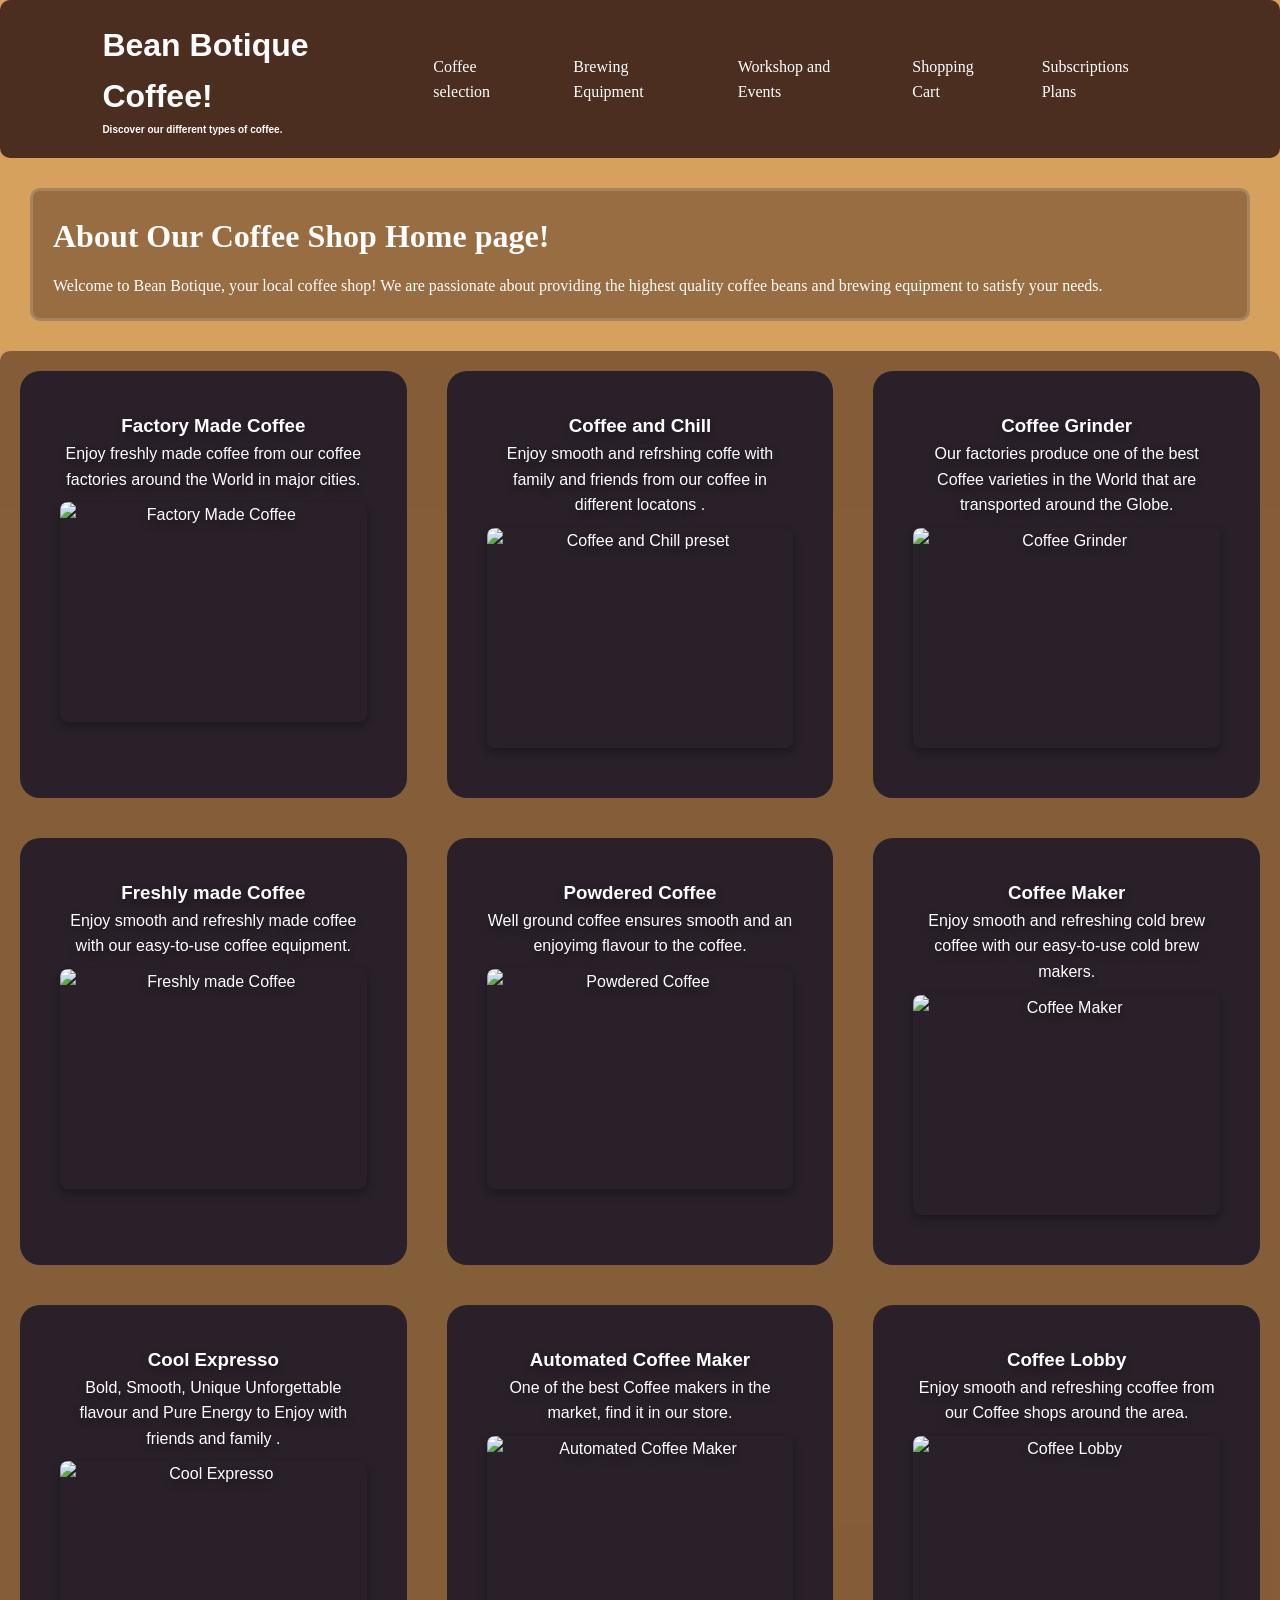
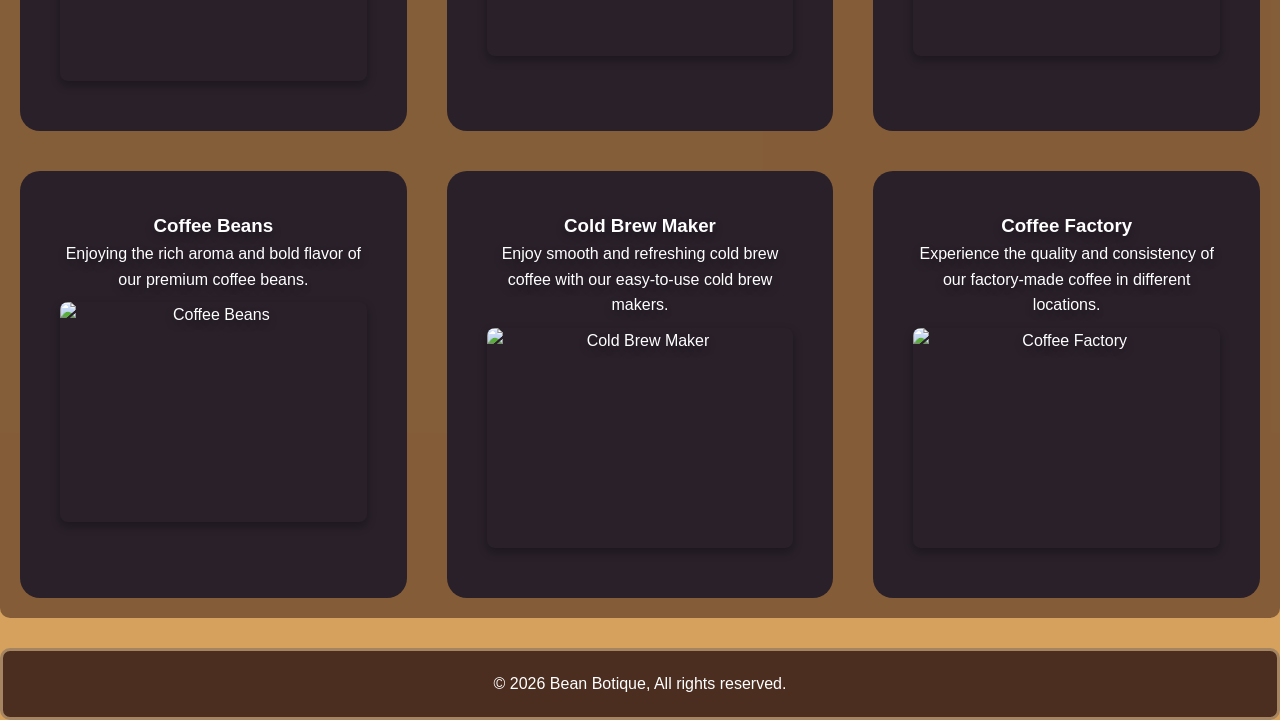
==== index.html @ 69eadb22 "Rename index.html.html to index.html" ====
<!doctype html>
<html lang="en">
    <head>

        <!--responsive meta tags-->

        <meta charset="UTF-8">
        <meta name="viewport" content= "width=device-width, initial-scale=1.0">

        <!--The title of the page-->

        <title>
            Bean Botique (Home)
        </title>

        <!--css document-->

        <link rel="stylesheet" href="7-Bean-Botique-stylesheet.css">
        <link rel="stylesheet" href="https://unpkg.com/aos@2.3.4/dist/aos.css">

    
    </head>

    <!--body -->

    <body>  

        <!--header-->

        <header>

            <!--Contains a greeting slide show-->

            <div id="greetings">
                <div id="greeting-text">
                    <h1>Bean Botique Coffee!</h1>
                </div>     
              
               <div id="moving-text">
                    Discover our different types of coffee.     
               </div>
            </div>
           
            <!--navigation bar-->

            <nav>
                <a href="2-Coffee_selection(2).html">Coffee selection</a>       
                <a href="brewing_equipment.html">Brewing Equipment</a>
                <a href="Workshop_events.html">Workshop and Events</a>
                <a href="Shoping_cart.html">Shopping Cart</a>
                <a href="Subscriptions.html">Subscriptions Plans</a>
            </nav>
        </header>

        <!--page introduction section-->

        <section id="introduction" data-aos="fade-up">
            <h2>About Our Coffee Shop Home page!</h2>
            <p>Welcome to Bean Botique, your local coffee shop! We are passionate about providing the highest quality coffee beans and brewing equipment to satisfy your needs.</p>
        </section>

        <!--image section-->

        <section id="equipment-items">

            <!--image of Factory Made Coffee-->

            <div class="equipment" data-aos="fade-up">    
                <h3>Factory Made Coffee</h3>
                <p>Enjoy freshly made coffee from our coffee factories around the World in major cities.</p>
                <img src="screen-1.png" alt="Factory Made Coffee"> 
            </div>

            <!--image of Coffee and Chill preset-->

            <div class="equipment" data-aos="fade-up" data-aos-delay="100">
                <h3>Coffee and Chill</h3>
                <p>Enjoy smooth and refrshing coffe with family and friends from our coffee in different locatons .</p>
                <img src="screen-2.png" alt="Coffee and Chill preset">
            </div>    

            <!--image of Coffee Grinder-->

            <div class="equipment" data-aos="fade-up" data-aos-delay="200">
                <h3>Coffee Grinder</h3>
                <p>Our factories produce one of the best Coffee varieties in the World that are transported  around the Globe.</p>
                <img src="screen-3.png" alt="Coffee Grinder">
            </div>

            <!--image of Freshly made Coffee-->

            <div class="equipment" data-aos="fade-up">
                <h3>Freshly made Coffee</h3>
                <p>Enjoy smooth and refreshly made coffee with our easy-to-use coffee equipment.</p>
                <img src="screen-4.png" alt="Freshly made Coffee">
            </div>

            <!--image of Powdered Coffee-->

            <div class="equipment" data-aos="fade-up" data-aos-delay="100">
                <h3>Powdered Coffee</h3>
                <p>Well ground coffee ensures smooth and an enjoyimg flavour to the coffee.</p>
                <img src="screen-5.jpg" alt="Powdered Coffee">
            </div>

            <!--image of Coffe Maker-->

            <div class="equipment" data-aos="fade-up" data-aos-delay="200">
                <h3>Coffee Maker</h3>
                <p>Enjoy smooth and refreshing cold brew coffee with our easy-to-use cold brew makers.</p>
                <img src="screen-6.jpg" alt="Coffee Maker">
            </div>

            <!--image of Cool Expresso-->

            <div class="equipment" data-aos="fade-up">
                <h3>Cool Expresso</h3>
                <p>Bold, Smooth, Unique Unforgettable flavour and Pure Energy to Enjoy with friends and family .</p>
                <img src="screen-7.jpg" alt="Cool Expresso">
            </div>

            <!--image of Automated Coffee Maker-->

            <div class="equipment" data-aos="fade-up" data-aos-delay="100">
                <h3>Automated Coffee Maker</h3>
                <p>One of the best Coffee makers in the market, find it in our store.</p>
                <img src="screen-8.jpg" alt="Automated Coffee Maker">
            </div>

            <!--image of a Coffee Lobby-->

            <div class="equipment" data-aos="fade-up" data-aos-delay="200">
                <h3>Coffee Lobby</h3>
                <p>Enjoy smooth and refreshing ccoffee from our Coffee shops around the area.</p>
                <img src="screen-9.jpg" alt="Coffee Lobby">
            </div>

            <!--image of Coffee Beans-->

            <div class="equipment" data-aos="fade-up">
                <h3>Coffee Beans</h3>
                <p>Enjoying the rich aroma and bold flavor of our premium coffee beans.</p>
                <img src="screen-10.jpg" alt="Coffee Beans">
            </div>

            <!--image of Cold Brew Maker-->

            <div class="equipment" data-aos="fade-up" data-aos-delay="100">
                <h3>Cold Brew Maker</h3>
                <p>Enjoy smooth and refreshing cold brew coffee with our easy-to-use cold brew makers.</p>
                <img src="screen-11.jpg" alt="Cold Brew Maker">
            </div>

            <!--image of Coffee Factory-->

            <div class="equipment">
                <h3>Coffee Factory</h3>
                <p>Experience the quality and consistency of our factory-made coffee in different locations.</p>
                <img src="screen-12.jpg" alt="Coffee Factory">
            </div>
        </section>

        <!--footer part-->

        <footer>
            <p>&copy; 2026 Bean Botique, All rights reserved.</p>
        </footer>

        <script src="https://unpkg.com/aos@2.3.4/dist/aos.js"></script>
        <script src="site-animations.js"></script>
    </body>
</html>
<!--End of page-->
---- 7-Bean-Botique-stylesheet.css ----
/* general settings*/
*{
    margin:0;
    padding: 0;
    box-sizing: border-box;
}
html{
    scroll-behavior: smooth;
}
/*body of the page*/
body{
   font-family: Arial, sans-serif;
   line-height: 1.6;
   background-color: #d6a15d;
   color: white;
}
/*header of the page*/
header{
    background-color:#4b2e20;
    color: white;
    display:flex;
    justify-content: space-between;
    align-items: center;
    padding: 20px 8%;
    position: relative;
    border-radius: 10px;
}
/* footer of the page */
footer{
    color: white;
    background: #4b2e20;
    padding: 20px;
    display: block;
    border:solid #a58561;
    border-radius: 10px;
    text-align: center;
}

/*Greetings text*/

#greetings h3{
    font-size:15px;
    font-family:Cambria, Cochin, Georgia, Times, 'Times New Roman', serif;
}
#greetings-text{
    font-size: 20px       

}

/*navigation bar*/

nav{
   display: flex;
   gap: 10px;
   font-family: Cambria, Cochin, Georgia, Times, 'Times New Roman', serif;
}
nav a{
    color: white;
    text-decoration: none;
    padding: 10px 15px ;
    border-radius: 1px;
    transition:0.3s ease;
}

/* hover effect */

nav a:hover,
nav a:focus-visible,
nav a:active {
    background-color:#d6a15d;
    border-radius: 10px;
}

/*Introduction box or pad*/

#introduction{
    margin:30px;

    background:  #4b2e2071;
    padding: 20px;
    color: white;
    border: solid #a58561;
    border-radius: 10px;
    font-family:Cambria, Cochin, Georgia, Times, 'Times New Roman', serif;
}

/*Introduction text*/

#introduction h2{
    font-size: 32px;
    margin-bottom: 10px;
}

/*general images*/

img {
    width: 100%;
    height: 220px;
    object-fit: cover;
    border-radius: 10px;
    display: block;
    box-shadow: 0 4px 10px rgba(0, 0, 0, 0.3);
    transition: 0.3s ease;
}

/*Image hover effect*/

img:hover,
img:active{
    transform: translateY(-8px);
    box-shadow: 0 8px 15px rgba(0, 0, 0, 0.4); 
}

/*this is mainly for the brewing equipment*/
/*the space for the items*/

#equipment-items{
    margin:30px auto;
    display:grid;
    grid-template-columns: repeat(3, 1fr);
    background:  #4b2e2096;
    border-radius: 10px;
}

/*the equipment itself*/

.equipment{
  background-color: #29202a;
  color: white;
  margin: 20px;
  padding: 40px;
  border-radius: 10px;
  text-align: center;
  text-shadow: 0 4px 10px rgba(0, 0, 0, 0.3);
  transition: 0.3s;
  border-radius: 20px;
}

/*the equipment hover effect*/

.equipment:hover,
.equipment:active{
    transform: translateY(-8px);
    background:  #4b2e2096; 
}

/*The equipment image*/

.equipment img{
    object-fit: cover;
    border-radius: 8px;
    margin: 10px 0;
}

/*prices in the equipment boxes*/

.product-price{
    margin: 12px 0;
    font-weight: bold;
}

/*The cart button for the shopping cart*/

.cart-button{
    padding: 10px 16px;
    border: 2px solid #d6a15d;
    border-radius: 8px;
    background: #d6a15d;
    color: #29202a;
    font: inherit;
    font-weight: bold;
    cursor: pointer;
    transition: background-color 0.2s ease, transform 0.2s ease;
}

/*The carts button hover effect*/

.cart-button:hover{
    background: #e6b875;
    transform: translateY(-2px);
}

/*Mainly for the cart scalability*/

.cart-button:focus-visible,
.cart-quantity:focus-visible{
    outline: 3px solid white;
    outline-offset: 3px;
}

/*This is for the message that shows on the cart*/

.cart-feedback{
    min-height: 1.6em;
    margin: 0 30px 20px;
    text-align: center;
}

/*Shopping cart styling*/

#shopping-cart{
    margin: 30px;
    padding: 24px;
    border: solid #a58561;
    border-radius: 10px;
    background: #4b2e2071;
    color: white;
}

/*shopping cart text*/

#shopping-cart h2{
    margin-bottom: 12px;
    font-size: 28px;
}



.cart-status{
    margin-bottom: 12px;
}
.cart-table-wrapper{
    overflow-x: auto;
}
.cart-table{
    width: 100%;
    border-collapse: collapse;
    text-align: left;
}
.cart-table th,
.cart-table td{
    padding: 12px;
    border-bottom: 1px solid #a58561;
}
.cart-table th{
    background: #4b2e20;
}
.cart-quantity{
    width: 76px;
    min-height: 40px;
    padding: 6px;
    border: 2px solid #a58561;
    border-radius: 6px;
    font: inherit;
}
.cart-remove-button{
    padding: 6px 10px;
}
.cart-summary{
    display: flex;
    justify-content: flex-end;
    align-items: center;
    gap: 20px;
    margin-top: 20px;
}
.cart-summary p{
    font-size: 20px;
}
.cart-note{
    margin-top: 12px;
    text-align: right;
    font-size: 14px;
}
.visually-hidden{
    position: absolute;
    width: 1px;
    height: 1px;
    overflow: hidden;
    clip: rect(0, 0, 0, 0);
    white-space: nowrap;
    clip-path: inset(50%);
}
.offers-panel,
.plans-section,
.subscriber-benefits{
    margin: 30px;
    padding: 28px;
    border: solid #a58561;
    border-radius: 10px;
    background: #4b2e2071;
}
.offers-panel{
    display: flex;
    justify-content: space-between;
    align-items: center;
    gap: 24px;
    background: #29202a;
}
.offers-panel h2,
.plans-intro h2,
.subscriber-benefits h2{
    margin-bottom: 8px;
    font-size: 28px;
}
.offer-eyebrow,
.plan-level{
    color: #e6b875;
    font-weight: bold;
    text-transform: uppercase;
    letter-spacing: 0.06em;
}
.plans-intro{
    max-width: 760px;
    margin: 0 auto 24px;
    text-align: center;
}
.plans-grid{
    display: grid;
    grid-template-columns: repeat(3, minmax(0, 1fr));
    gap: 20px;
    align-items: stretch;
}
.plan-card{
    display: flex;
    flex-direction: column;
    align-items: flex-start;
    padding: 26px;
    border: 1px solid #a58561;
    border-radius: 14px;
    background: #29202a;
}
.plan-card-featured{
    border: 3px solid #d6a15d;
    transform: translateY(-8px);
}
.plan-card h3{
    margin-top: 8px;
    font-size: 25px;
}
.plan-price{
    margin: 12px 0;
    font-size: 32px;
    font-weight: bold;
}
.plan-price span{
    font-size: 16px;
    font-weight: normal;
}
.plan-detail{
    min-height: 3.2em;
}
.plan-card ul{
    margin: 18px 0 24px;
    padding-left: 22px;
}
.plan-card li{
    margin-bottom: 8px;
}
.plan-button{
    display: inline-block;
    margin-top: auto;
    padding: 10px 16px;
    border: 2px solid #d6a15d;
    border-radius: 8px;
    background: #d6a15d;
    color: #29202a;
    font-weight: bold;
    text-align: center;
    text-decoration: none;
    transition: background-color 0.2s ease, transform 0.2s ease;
}
.plan-button:hover,
.plan-button:focus-visible{
    background: #e6b875;
    transform: translateY(-2px);
}
.plan-button:focus-visible{
    outline: 3px solid white;
    outline-offset: 3px;
}
.offer-button{
    flex: 0 0 auto;
    margin-top: 0;
}
.plans-note{
    margin-top: 22px;
    font-size: 14px;
}
.benefit-list{
    display: grid;
    grid-template-columns: repeat(3, minmax(0, 1fr));
    gap: 20px;
    margin-top: 18px;
}
.benefit-list article{
    padding: 18px;
    border-radius: 10px;
    background: #29202a;
}
.benefit-list h3{
    margin-bottom: 8px;
    color: #e6b875;
}
/*preview*/
#preview{
    margin: 30px;
    background:  #4b2e2071;
    padding: 20px;
    color: white;
    border: solid #a58561;
    border-radius: 10px;
    font-family:Cambria, Cochin, Georgia, Times, 'Times New Roman', serif;
}

/*forms*/
#workshop-form{
    margin: 30px;
    background-color: #29202a;
    color: white;
    padding: 40px;
    border-radius: 20px;
}
#workshop-form h2{
    margin-bottom: 8px;
}
.form-note{
    margin-bottom: 24px;
}
#registration-form{
    display: grid;
    grid-template-columns: repeat(2, minmax(0, 1fr));
    gap: 18px;
    max-width: 760px;
    margin: 0 auto;
    text-align: left;
}
.form-field{
    display: flex;
    flex-direction: column;
    gap: 6px;
}
.form-field label{
    font-weight: bold;
}
.form-field input,
.form-field select{
    width: 100%;
    min-height: 46px;
    padding: 10px 12px;
    border: 2px solid #a58561;
    border-radius: 8px;
    background: white;
    color: #29202a;
    font: inherit;
}
.form-field input:focus,
.form-field select:focus{
    outline: 3px solid #d6a15d;
    outline-offset: 2px;
}
.register-button{
    grid-column: 1 / -1;
    justify-self: center;
    min-width: 160px;
    padding: 12px 24px;
    border: 0;
    border-radius: 8px;
    background: #d6a15d;
    color: #29202a;
    font: inherit;
    font-weight: bold;
    cursor: pointer;
    transition: background-color 0.2s ease, transform 0.2s ease;
}
.register-button:hover{
    background: #e6b875;
    transform: translateY(-2px);
}
.register-button:focus-visible{
    outline: 3px solid white;
    outline-offset: 3px;
}
#form-status{
    grid-column: 1 / -1;
    text-align: center;
}
#moving-text{
    overflow: auto;
    white-space: nowrap;
    animation:  moveText 10s linear infinite;
    font-size: 10px;
    color: white;
    font-weight: bold;
}
@keyframes moveText{
    from {
        transform: translateX(100%);
    }
    to {
        transform: translateX(-100%);
    }
}
/*tablets and smaller divices*/
@media (max-width: 900px){
    header{
        flex-direction: column;
        text-align: center;
        gap: 15px;
    }
    .event-list{
        grid-template-columns: 1fr;
    }
    nav{
        flex-wrap: wrap;
        justify-content: center;
    }
    #equipment-items{
        grid-template-columns: repeat(2, 1fr);
        margin: 20px;
    }
    .equipment{
        margin: 10px;
        padding: 25px;
    }
    .plans-grid,
    .benefit-list{
        grid-template-columns: repeat(2, minmax(0, 1fr));
    }
    .plan-card-featured{
        transform: none;
    }
}



/*mobile divices*/
@media (max-width: 600px){
    body{
        font-size: 14px;
    }
    #upcoming-events,
    header{
        padding: 20px 10px;
        flex-direction: column;
    }
    /*Greetings*/
    #greetings{
        text-align: center;
    }
    #greetings h3{
        font-size: 20px;
    }
    /*navigation*/
    nav{
        width: 100%;
        flex-direction: column;
        gap: 5px;
    }
    nav a{
        width: 100%;
        text-align: center;
        padding: 10px;
    }
    #equipment-items{
        grid-template-columns: 1fr;
        margin: 15px;
        padding: 10px;
    }
    #workshop-form{
        margin: 15px;
        padding: 24px 18px;
    }
    #registration-form{
        grid-template-columns: 1fr;
        gap: 14px;
    }
    .register-button,
    #form-status{
        grid-column: 1;
    }
    .equipment{
        margin: 10px 0;
        padding: 20px;
    }
    #shopping-cart{
        margin: 15px;
        padding: 16px;
    }
    .offers-panel,
    .plans-section,
    .subscriber-benefits{
        margin: 15px;
        padding: 20px;
    }
    .offers-panel{
        align-items: flex-start;
        flex-direction: column;
    }
    .plans-grid,
    .benefit-list{
        grid-template-columns: 1fr;
    }
    .plan-card-featured{
        transform: none;
    }
    .plan-detail{
        min-height: 0;
    }
    .cart-table th,
    .cart-table td{
        padding: 9px 7px;
    }
    .cart-summary{
        flex-wrap: wrap;
        gap: 12px;
    }
    .cart-note{
        text-align: left;
    }
    .equipment img{
        width: 100%;
        height: 200px;
    }

    #introduction{
        margin: 15px;
        padding: 20px;
    }
    #introduction h2{
        font-size: 25px;
    }
    

    footer{
        margin: 10px;
        text-align: center;
    }
}
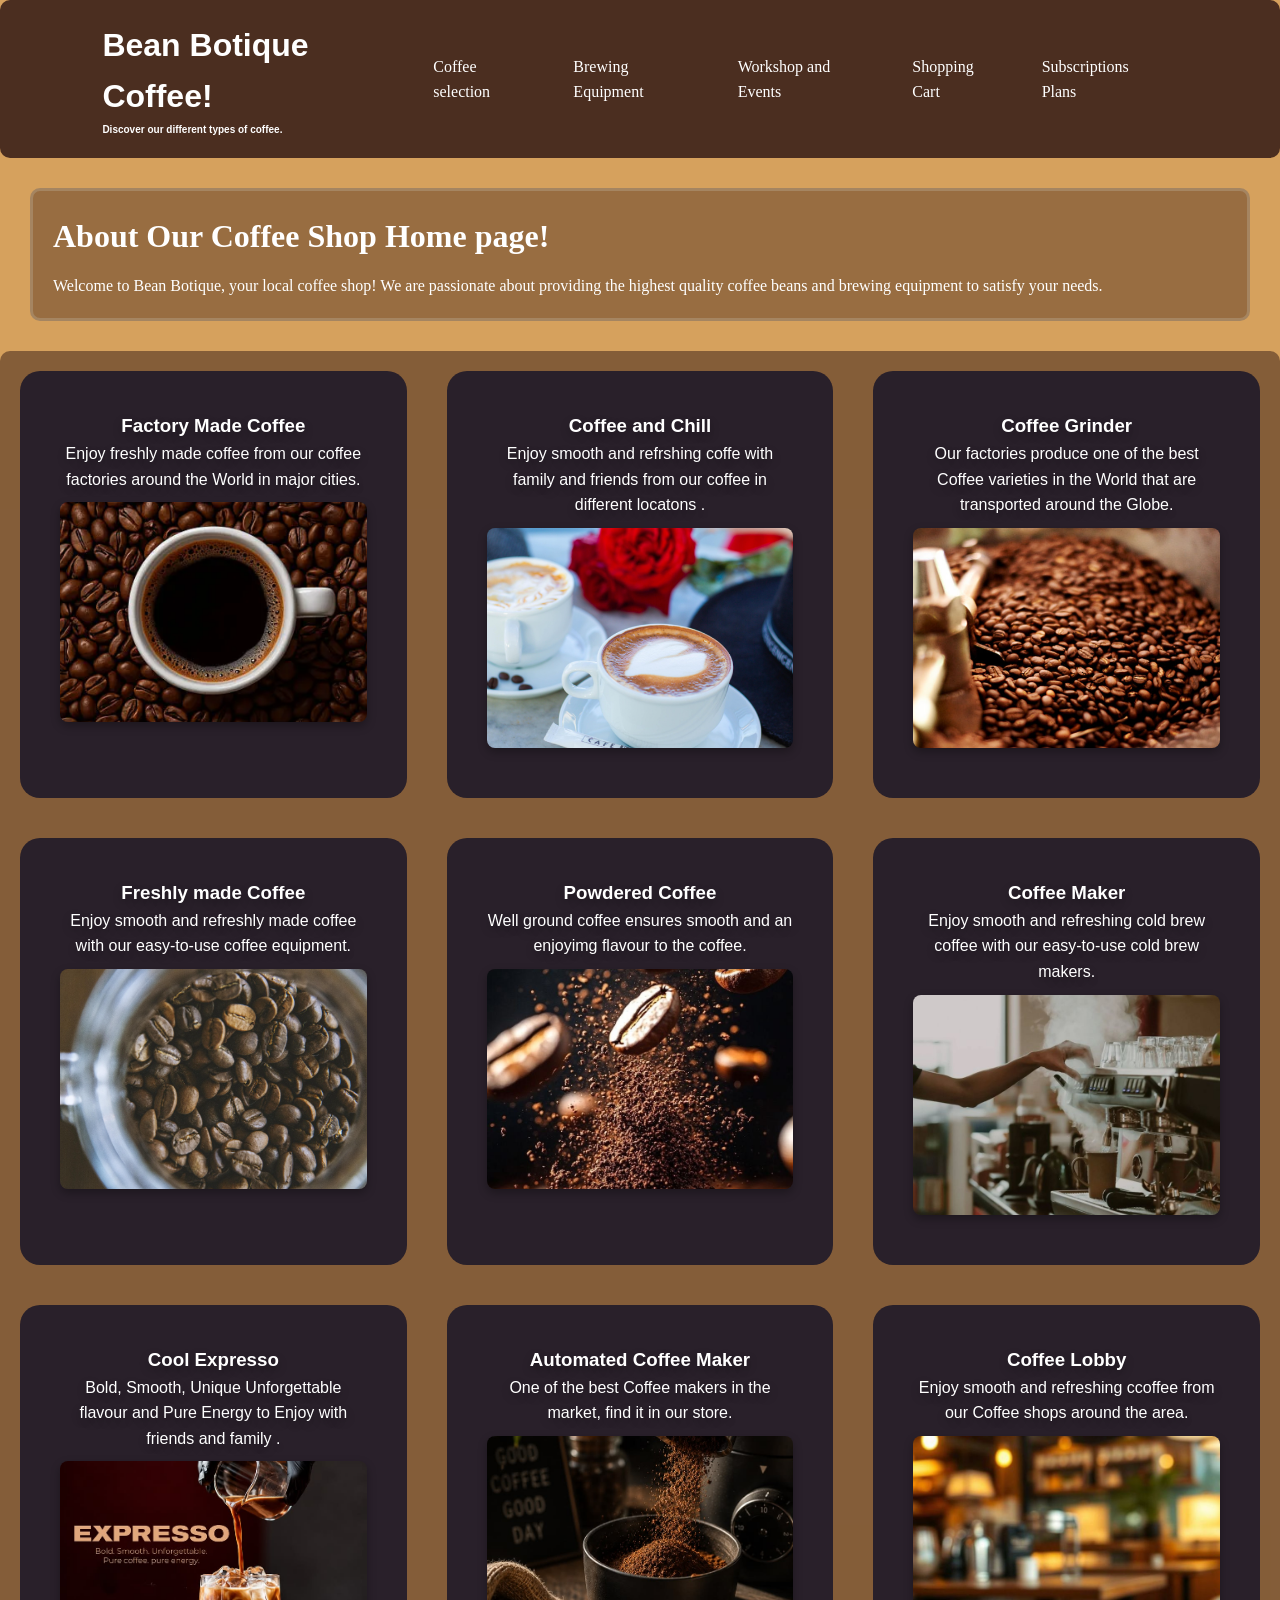
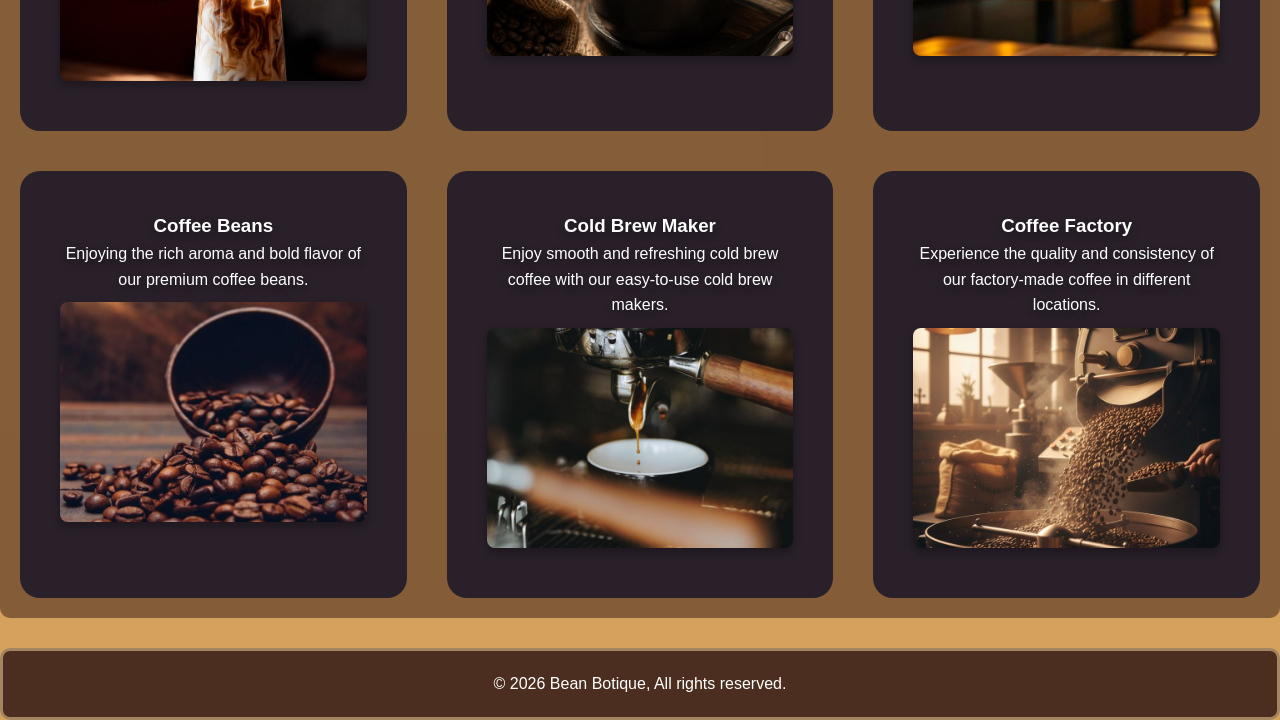
==== commit d1d357a3: "Fix broken Homepage image paths to match actual GitHub Pages filenames with spaces" ====
--- a/index.html
+++ b/index.html
@@ -68,7 +68,7 @@
             <div class="equipment" data-aos="fade-up">    
                 <h3>Factory Made Coffee</h3>
                 <p>Enjoy freshly made coffee from our coffee factories around the World in major cities.</p>
-                <img src="screen-1.png" alt="Factory Made Coffee"> 
+                <img src="screen%201.png" alt="Factory Made Coffee"> 
             </div>
 
             <!--image of Coffee and Chill preset-->
@@ -76,7 +76,7 @@
             <div class="equipment" data-aos="fade-up" data-aos-delay="100">
                 <h3>Coffee and Chill</h3>
                 <p>Enjoy smooth and refrshing coffe with family and friends from our coffee in different locatons .</p>
-                <img src="screen-2.png" alt="Coffee and Chill preset">
+                <img src="screen%202.png" alt="Coffee and Chill preset">
             </div>    
 
             <!--image of Coffee Grinder-->
@@ -84,7 +84,7 @@
             <div class="equipment" data-aos="fade-up" data-aos-delay="200">
                 <h3>Coffee Grinder</h3>
                 <p>Our factories produce one of the best Coffee varieties in the World that are transported  around the Globe.</p>
-                <img src="screen-3.png" alt="Coffee Grinder">
+                <img src="screen%203.png" alt="Coffee Grinder">
             </div>
 
             <!--image of Freshly made Coffee-->
@@ -92,7 +92,7 @@
             <div class="equipment" data-aos="fade-up">
                 <h3>Freshly made Coffee</h3>
                 <p>Enjoy smooth and refreshly made coffee with our easy-to-use coffee equipment.</p>
-                <img src="screen-4.png" alt="Freshly made Coffee">
+                <img src="screen%204.png" alt="Freshly made Coffee">
             </div>
 
             <!--image of Powdered Coffee-->
@@ -100,7 +100,7 @@
             <div class="equipment" data-aos="fade-up" data-aos-delay="100">
                 <h3>Powdered Coffee</h3>
                 <p>Well ground coffee ensures smooth and an enjoyimg flavour to the coffee.</p>
-                <img src="screen-5.jpg" alt="Powdered Coffee">
+                <img src="screen%205.jpg" alt="Powdered Coffee">
             </div>
 
             <!--image of Coffe Maker-->
@@ -108,7 +108,7 @@
             <div class="equipment" data-aos="fade-up" data-aos-delay="200">
                 <h3>Coffee Maker</h3>
                 <p>Enjoy smooth and refreshing cold brew coffee with our easy-to-use cold brew makers.</p>
-                <img src="screen-6.jpg" alt="Coffee Maker">
+                <img src="screen%206.jpg" alt="Coffee Maker">
             </div>
 
             <!--image of Cool Expresso-->
@@ -116,7 +116,7 @@
             <div class="equipment" data-aos="fade-up">
                 <h3>Cool Expresso</h3>
                 <p>Bold, Smooth, Unique Unforgettable flavour and Pure Energy to Enjoy with friends and family .</p>
-                <img src="screen-7.jpg" alt="Cool Expresso">
+                <img src="screen%207.jpg" alt="Cool Expresso">
             </div>
 
             <!--image of Automated Coffee Maker-->
@@ -124,7 +124,7 @@
             <div class="equipment" data-aos="fade-up" data-aos-delay="100">
                 <h3>Automated Coffee Maker</h3>
                 <p>One of the best Coffee makers in the market, find it in our store.</p>
-                <img src="screen-8.jpg" alt="Automated Coffee Maker">
+                <img src="screen%208.jpg" alt="Automated Coffee Maker">
             </div>
 
             <!--image of a Coffee Lobby-->
@@ -132,7 +132,7 @@
             <div class="equipment" data-aos="fade-up" data-aos-delay="200">
                 <h3>Coffee Lobby</h3>
                 <p>Enjoy smooth and refreshing ccoffee from our Coffee shops around the area.</p>
-                <img src="screen-9.jpg" alt="Coffee Lobby">
+                <img src="screen%209.jpg" alt="Coffee Lobby">
             </div>
 
             <!--image of Coffee Beans-->
@@ -140,7 +140,7 @@
             <div class="equipment" data-aos="fade-up">
                 <h3>Coffee Beans</h3>
                 <p>Enjoying the rich aroma and bold flavor of our premium coffee beans.</p>
-                <img src="screen-10.jpg" alt="Coffee Beans">
+                <img src="screen%2010%20.jpg" alt="Coffee Beans">
             </div>
 
             <!--image of Cold Brew Maker-->
@@ -148,7 +148,7 @@
             <div class="equipment" data-aos="fade-up" data-aos-delay="100">
                 <h3>Cold Brew Maker</h3>
                 <p>Enjoy smooth and refreshing cold brew coffee with our easy-to-use cold brew makers.</p>
-                <img src="screen-11.jpg" alt="Cold Brew Maker">
+                <img src="screen%2011.jpg" alt="Cold Brew Maker">
             </div>
 
             <!--image of Coffee Factory-->
@@ -156,7 +156,7 @@
             <div class="equipment">
                 <h3>Coffee Factory</h3>
                 <p>Experience the quality and consistency of our factory-made coffee in different locations.</p>
-                <img src="screen-12.jpg" alt="Coffee Factory">
+                <img src="screen%2012.jpg" alt="Coffee Factory">
             </div>
         </section>
 
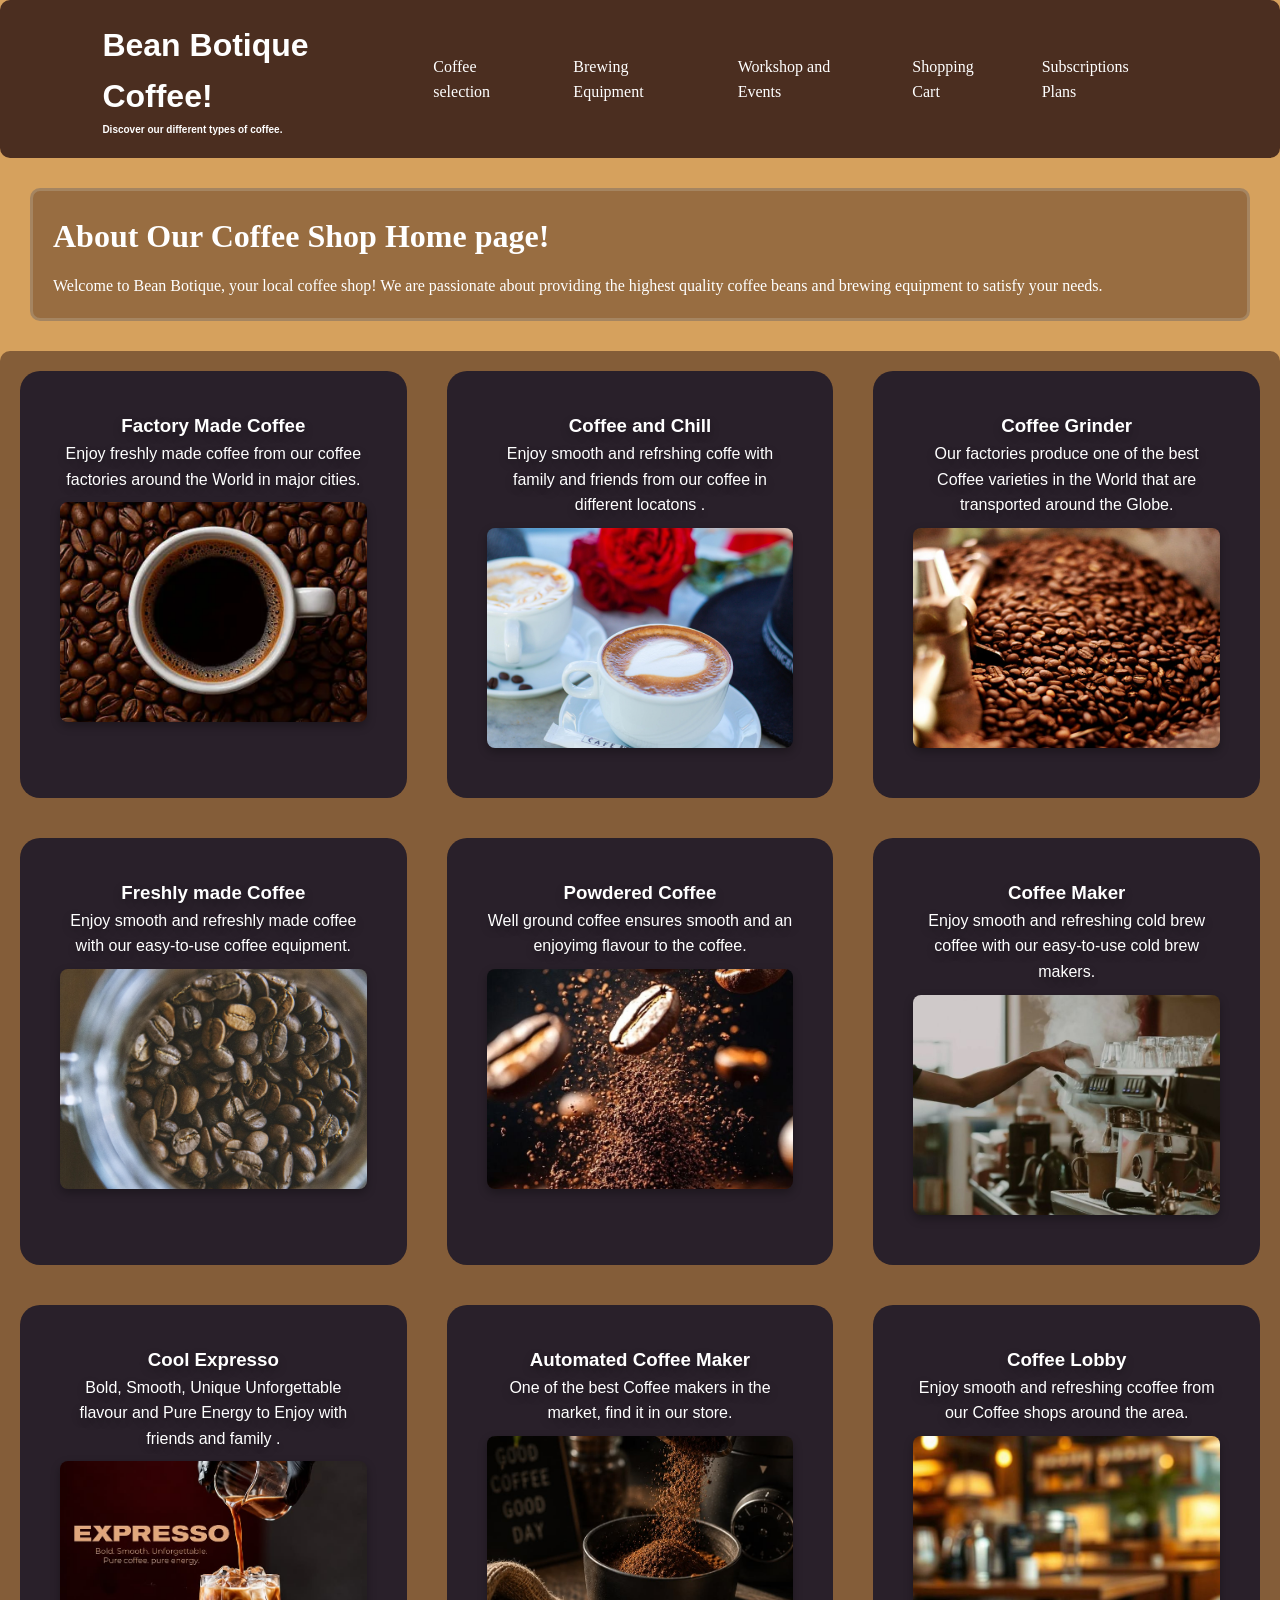
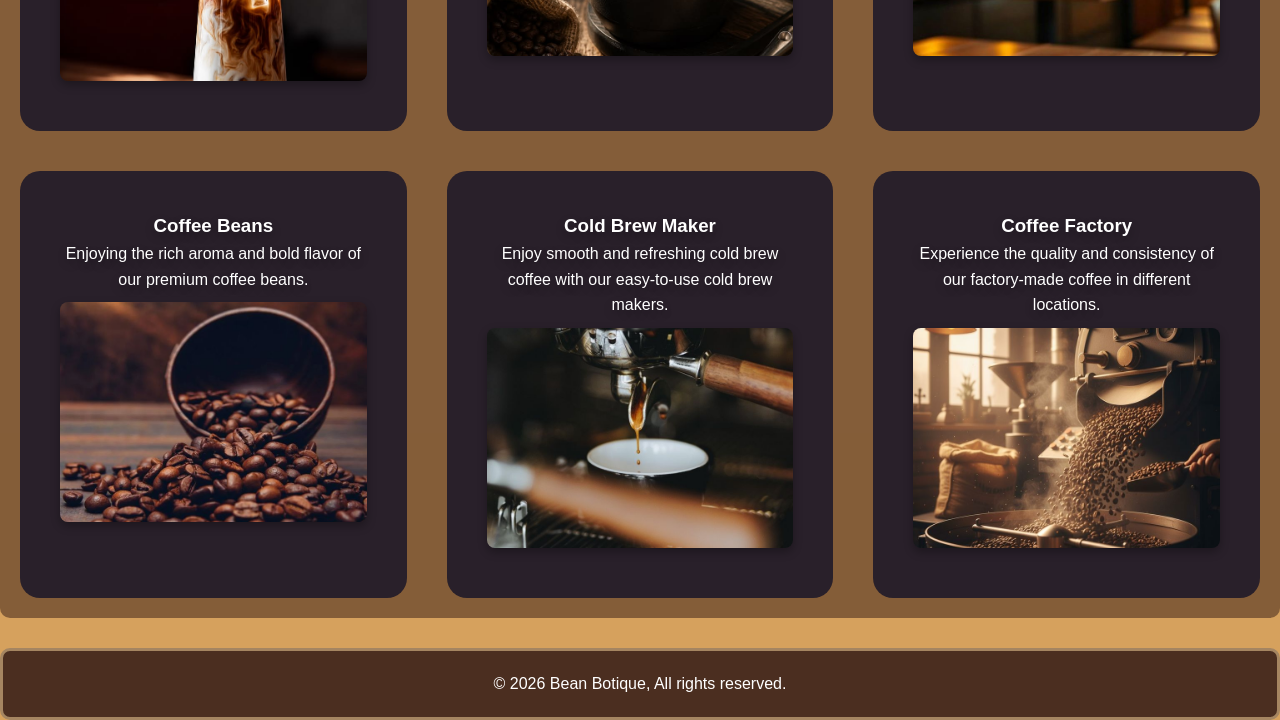
==== commit 59a45c81: "Update index.html" ====
--- a/index.html
+++ b/index.html
@@ -54,7 +54,7 @@
 
         <!--page introduction section-->
 
-        <section id="introduction" data-aos="fade-up">
+        <section id="introduction" data-aos="fade-up" data-aos-delay="100">
             <h2>About Our Coffee Shop Home page!</h2>
             <p>Welcome to Bean Botique, your local coffee shop! We are passionate about providing the highest quality coffee beans and brewing equipment to satisfy your needs.</p>
         </section>
@@ -65,7 +65,7 @@
 
             <!--image of Factory Made Coffee-->
 
-            <div class="equipment" data-aos="fade-up">    
+            <div class="equipment" data-aos="fade-up" data-aos-delay="100">    
                 <h3>Factory Made Coffee</h3>
                 <p>Enjoy freshly made coffee from our coffee factories around the World in major cities.</p>
                 <img src="screen%201.png" alt="Factory Made Coffee"> 
@@ -89,7 +89,7 @@
 
             <!--image of Freshly made Coffee-->
 
-            <div class="equipment" data-aos="fade-up">
+            <div class="equipment" data-aos="fade-up" data-aos-delay="100">
                 <h3>Freshly made Coffee</h3>
                 <p>Enjoy smooth and refreshly made coffee with our easy-to-use coffee equipment.</p>
                 <img src="screen%204.png" alt="Freshly made Coffee">
@@ -113,7 +113,7 @@
 
             <!--image of Cool Expresso-->
 
-            <div class="equipment" data-aos="fade-up">
+            <div class="equipment" data-aos="fade-up" data-aos-delay="100">
                 <h3>Cool Expresso</h3>
                 <p>Bold, Smooth, Unique Unforgettable flavour and Pure Energy to Enjoy with friends and family .</p>
                 <img src="screen%207.jpg" alt="Cool Expresso">
@@ -137,7 +137,7 @@
 
             <!--image of Coffee Beans-->
 
-            <div class="equipment" data-aos="fade-up">
+            <div class="equipment" data-aos="fade-up" data-aos-delay="100">
                 <h3>Coffee Beans</h3>
                 <p>Enjoying the rich aroma and bold flavor of our premium coffee beans.</p>
                 <img src="screen%2010%20.jpg" alt="Coffee Beans">
@@ -153,7 +153,7 @@
 
             <!--image of Coffee Factory-->
 
-            <div class="equipment">
+            <div class="equipment"  data-aos="fade-up" data-aos-delay="100">
                 <h3>Coffee Factory</h3>
                 <p>Experience the quality and consistency of our factory-made coffee in different locations.</p>
                 <img src="screen%2012.jpg" alt="Coffee Factory">
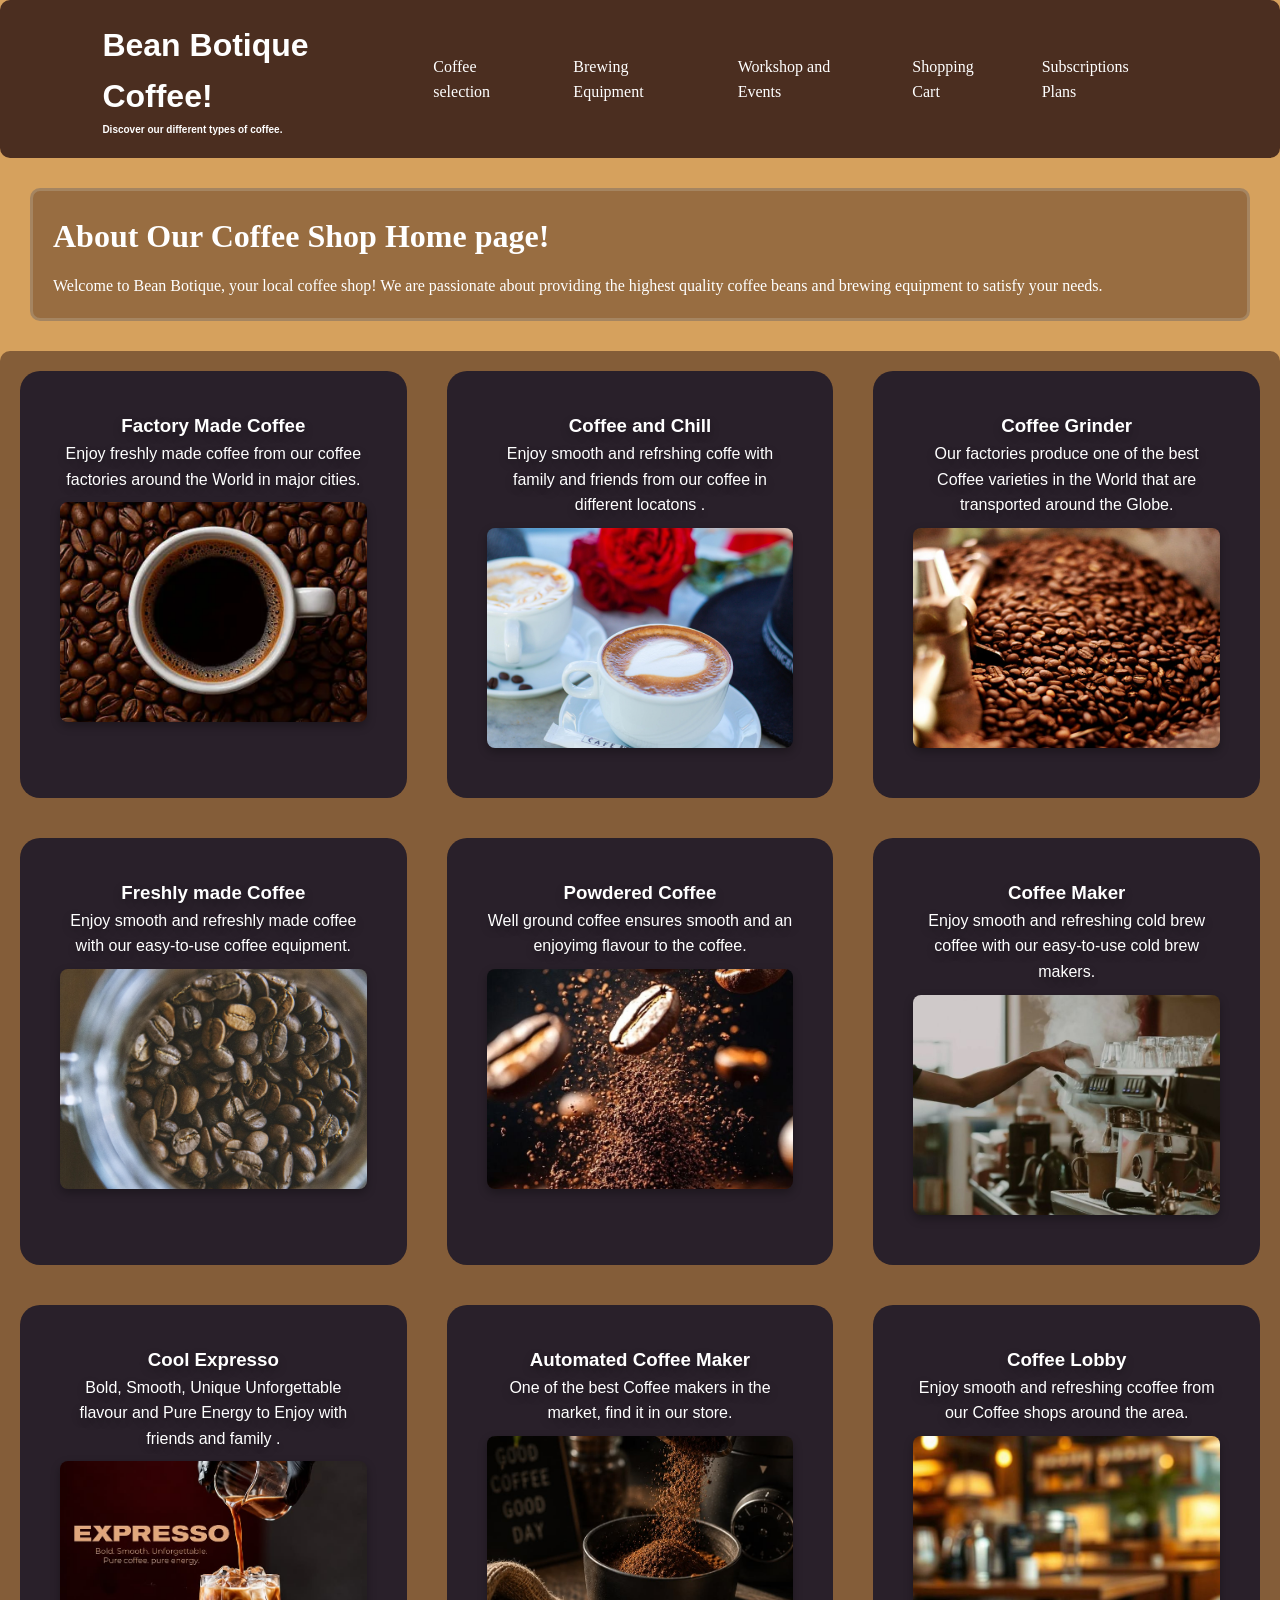
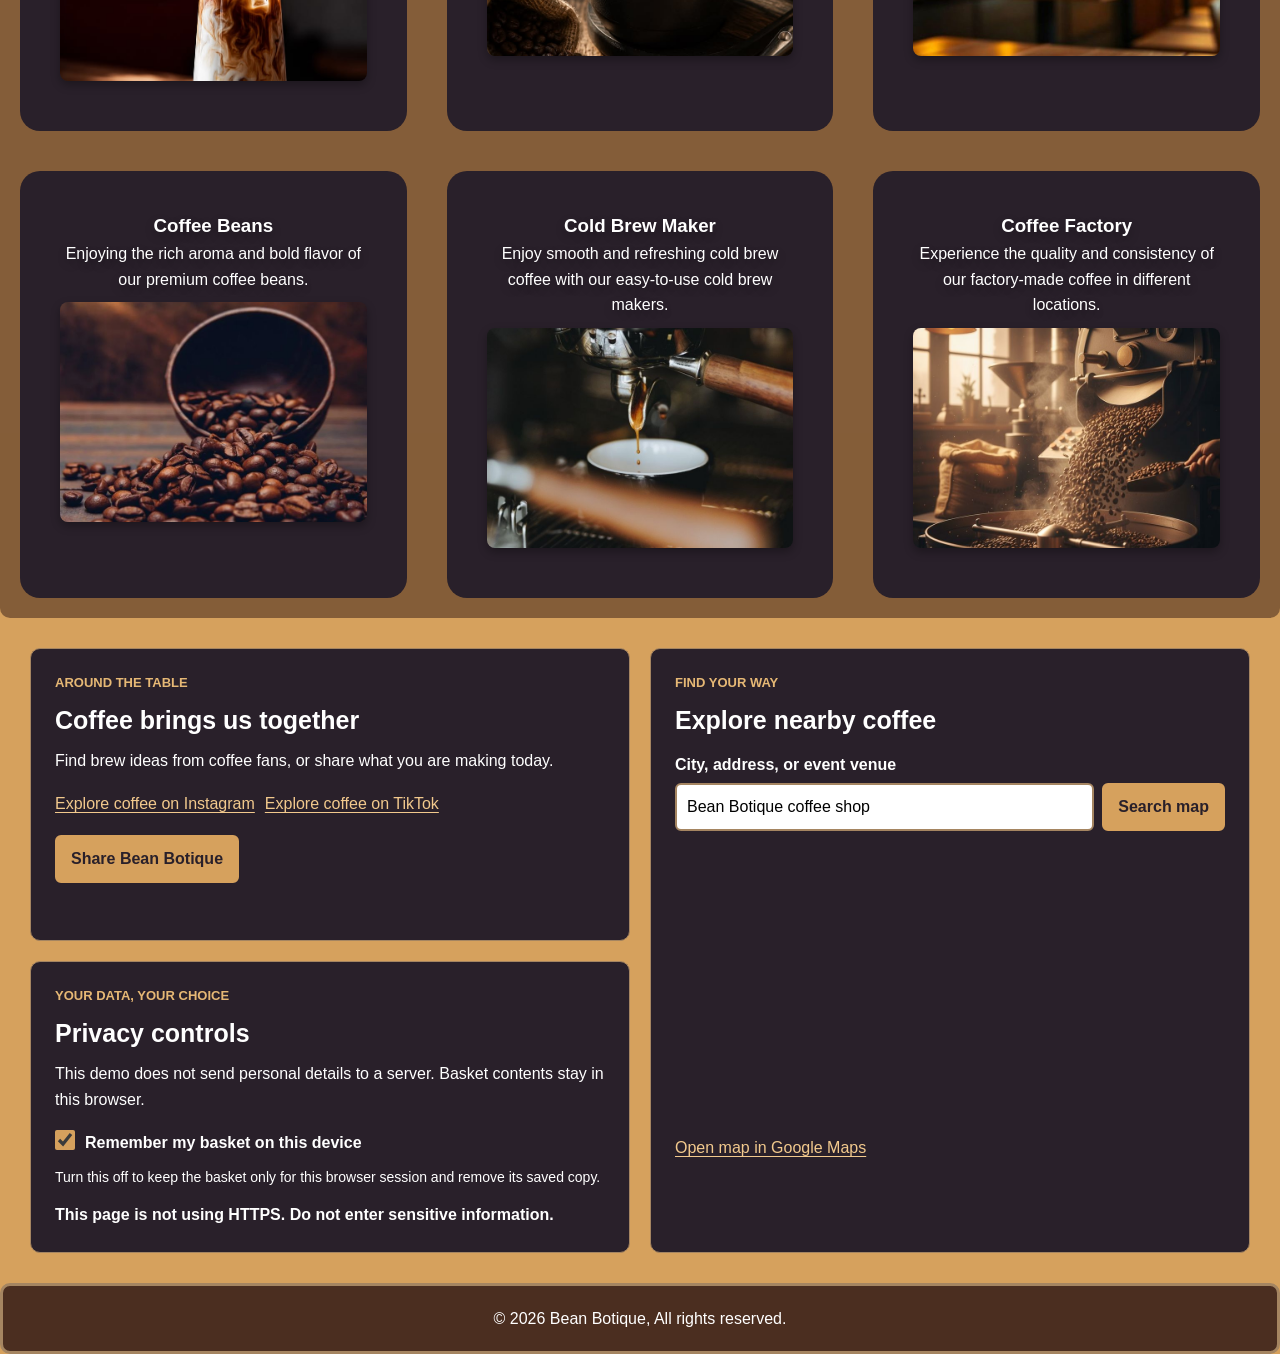
==== commit c28075de: "maps and widgests" ====
--- a/index.html
+++ b/index.html
@@ -160,6 +160,46 @@
             </div>
         </section>
 
+        <section class="home-widgets" aria-label="Community, locations, and privacy">
+            <article class="home-widget community-widget" aria-labelledby="community-heading">
+                <p class="widget-kicker">Around the table</p>
+                <h2 id="community-heading">Coffee brings us together</h2>
+                <p>Find brew ideas from coffee fans, or share what you are making today.</p>
+                <div class="community-links">
+                    <a href="https://www.instagram.com/explore/tags/coffeetime/" target="_blank" rel="noopener noreferrer">Explore coffee on Instagram</a>
+                    <a href="https://www.tiktok.com/tag/coffeetime" target="_blank" rel="noopener noreferrer">Explore coffee on TikTok</a>
+                </div>
+                <button class="widget-button" id="share-brew" type="button">Share Bean Botique</button>
+                <p class="widget-status" id="share-status" role="status" aria-live="polite"></p>
+            </article>
+
+            <article class="home-widget map-widget" aria-labelledby="map-heading">
+                <p class="widget-kicker">Find your way</p>
+                <h2 id="map-heading">Explore nearby coffee</h2>
+                <form id="map-search-form" class="map-search-form">
+                    <label for="map-query">City, address, or event venue</label>
+                    <div class="map-search-controls">
+                        <input id="map-query" name="query" type="search" value="Bean Botique coffee shop" required>
+                        <button class="widget-button" type="submit">Search map</button>
+                    </div>
+                </form>
+                <iframe id="shop-map" title="Map search for Bean Botique and coffee events" src="https://www.google.com/maps?q=Bean+Botique+coffee+shop&amp;output=embed" loading="lazy" referrerpolicy="strict-origin-when-cross-origin"></iframe>
+                <a class="map-open-link" id="map-open-link" href="https://www.google.com/maps/search/?api=1&amp;query=Bean%20Botique%20coffee%20shop" target="_blank" rel="noopener noreferrer">Open map in Google Maps</a>
+            </article>
+
+            <article class="home-widget privacy-widget" aria-labelledby="privacy-heading">
+                <p class="widget-kicker">Your data, your choice</p>
+                <h2 id="privacy-heading">Privacy controls</h2>
+                <p>This demo does not send personal details to a server. Basket contents stay in this browser.</p>
+                <label class="privacy-toggle" for="remember-basket">
+                    <input id="remember-basket" type="checkbox" checked>
+                    <span>Remember my basket on this device</span>
+                </label>
+                <p class="privacy-note">Turn this off to keep the basket only for this browser session and remove its saved copy.</p>
+                <p class="connection-status" id="connection-status" role="status" aria-live="polite"></p>
+            </article>
+        </section>
+
         <!--footer part-->
 
         <footer>
@@ -168,6 +208,7 @@
 
         <script src="https://unpkg.com/aos@2.3.4/dist/aos.js"></script>
         <script src="site-animations.js"></script>
+        <script src="site-widgets.js"></script>
     </body>
 </html>
 <!--End of page-->
--- a/7-Bean-Botique-stylesheet.css
+++ b/7-Bean-Botique-stylesheet.css
@@ -368,6 +368,125 @@
     outline: 3px solid white;
     outline-offset: 3px;
 }
+.home-widgets{
+    display: grid;
+    grid-template-columns: repeat(2, minmax(0, 1fr));
+    gap: 20px;
+    margin: 30px;
+}
+.home-widget{
+    min-width: 0;
+    padding: 24px;
+    border: 1px solid #a58561;
+    border-radius: 10px;
+    background: #29202a;
+    color: white;
+}
+.home-widget h2{
+    margin-bottom: 8px;
+    font-size: 25px;
+}
+.widget-kicker{
+    margin-bottom: 6px;
+    color: #e6b875;
+    font-size: 13px;
+    font-weight: bold;
+    text-transform: uppercase;
+}
+.community-links{
+    display: flex;
+    flex-wrap: wrap;
+    gap: 10px;
+    margin: 18px 0;
+}
+.community-links a,
+.map-open-link{
+    color: #f2c98d;
+    text-underline-offset: 3px;
+}
+.community-links a:hover,
+.map-open-link:hover{
+    color: white;
+}
+.widget-button{
+    min-height: 44px;
+    padding: 9px 14px;
+    border: 2px solid #d6a15d;
+    border-radius: 6px;
+    background: #d6a15d;
+    color: #29202a;
+    font: inherit;
+    font-weight: bold;
+    cursor: pointer;
+}
+.widget-button:hover,
+.widget-button:focus-visible{
+    background: #e6b875;
+}
+.widget-button:focus-visible,
+.map-search-form input:focus-visible,
+.privacy-toggle input:focus-visible{
+    outline: 3px solid white;
+    outline-offset: 3px;
+}
+.widget-status{
+    min-height: 1.6em;
+    margin-top: 8px;
+}
+.map-widget{
+    grid-row: span 2;
+}
+.map-search-form label{
+    display: block;
+    margin: 12px 0 6px;
+    font-weight: bold;
+}
+.map-search-controls{
+    display: flex;
+    gap: 8px;
+    margin-bottom: 14px;
+}
+.map-search-form input{
+    flex: 1;
+    min-width: 0;
+    min-height: 44px;
+    padding: 8px 10px;
+    border: 2px solid #a58561;
+    border-radius: 6px;
+    font: inherit;
+}
+.map-widget iframe{
+    display: block;
+    width: 100%;
+    height: 280px;
+    border: 0;
+    border-radius: 6px;
+}
+.map-open-link{
+    display: inline-block;
+    margin-top: 10px;
+}
+.privacy-toggle{
+    display: flex;
+    align-items: flex-start;
+    gap: 10px;
+    margin-top: 18px;
+    font-weight: bold;
+}
+.privacy-toggle input{
+    width: 20px;
+    height: 20px;
+    flex: 0 0 auto;
+    accent-color: #d6a15d;
+}
+.privacy-note{
+    margin-top: 10px;
+    font-size: 14px;
+}
+.connection-status{
+    margin-top: 14px;
+    font-weight: bold;
+}
 .offer-button{
     flex: 0 0 auto;
     margin-top: 0;
@@ -516,6 +635,12 @@
     .benefit-list{
         grid-template-columns: repeat(2, minmax(0, 1fr));
     }
+    .home-widgets{
+        grid-template-columns: 1fr;
+    }
+    .map-widget{
+        grid-row: auto;
+    }
     .plan-card-featured{
         transform: none;
     }
@@ -578,8 +703,16 @@
     }
     .offers-panel,
     .plans-section,
+    .subscriber-benefits,
+    .home-widgets{
+        margin: 15px;
+    }
+    .offers-panel,
+    .plans-section,
     .subscriber-benefits{
-        margin: 15px;
+        padding: 20px;
+    }
+    .home-widget{
         padding: 20px;
     }
     .offers-panel{
@@ -590,6 +723,10 @@
     .benefit-list{
         grid-template-columns: 1fr;
     }
+    .map-search-controls{
+        align-items: stretch;
+        flex-direction: column;
+    }
     .plan-card-featured{
         transform: none;
     }
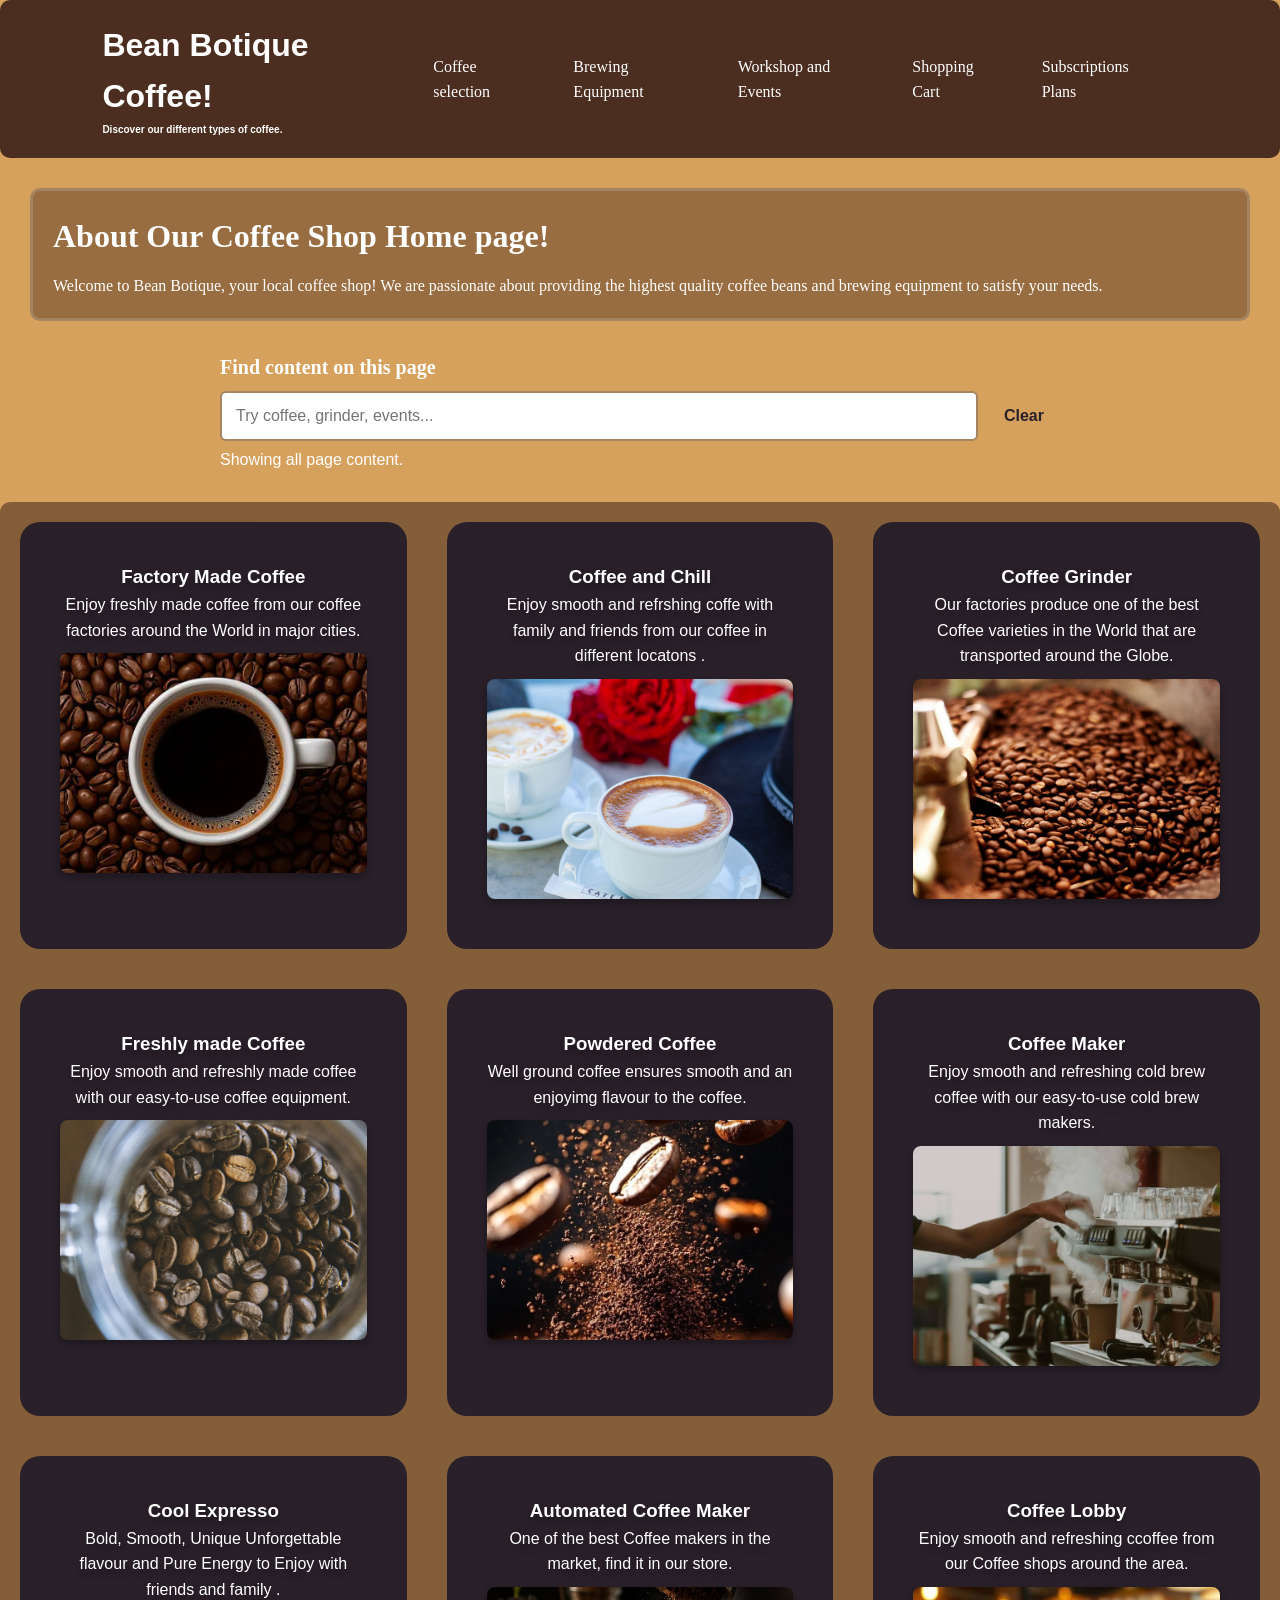
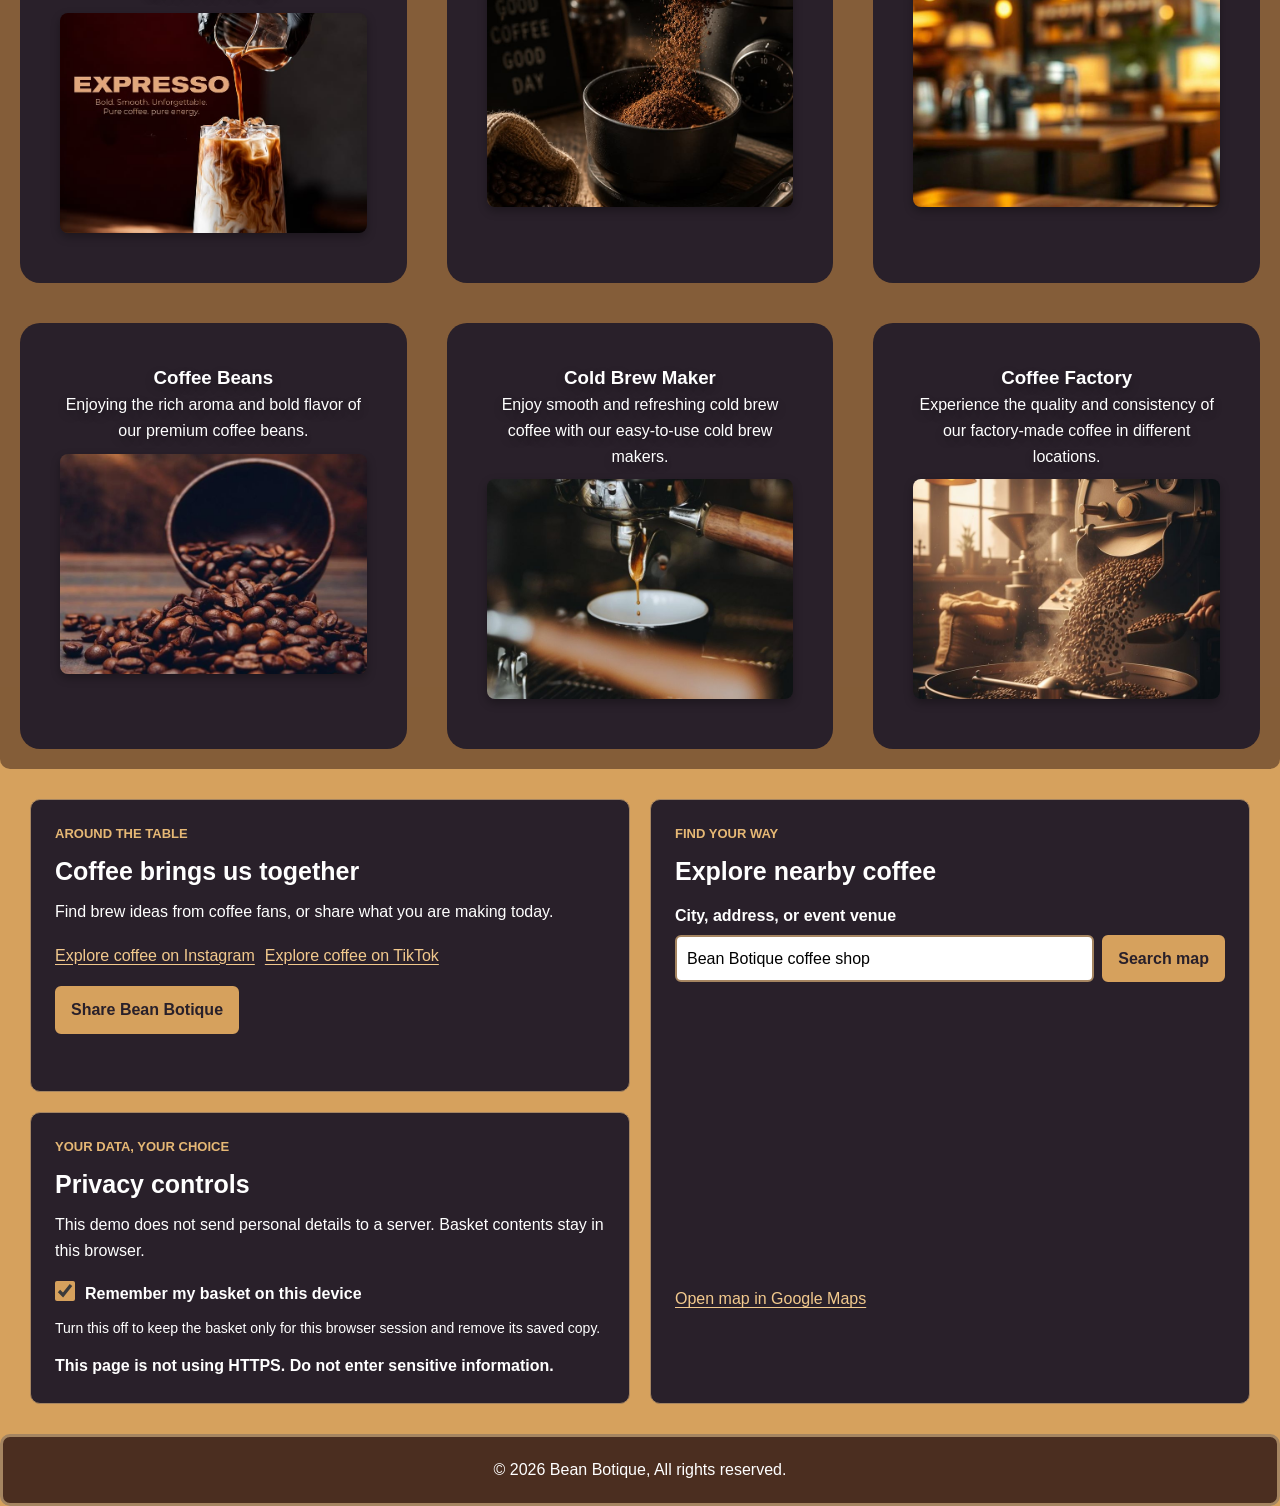
==== commit 01b5bb2e: "new changes" ====
--- a/index.html
+++ b/index.html
@@ -32,8 +32,10 @@
             <!--Contains a greeting slide show-->
 
             <div id="greetings">
+
                 <div id="greeting-text">
                     <h1>Bean Botique Coffee!</h1>
+                    
                 </div>     
               
                <div id="moving-text">
@@ -57,6 +59,15 @@
         <section id="introduction" data-aos="fade-up" data-aos-delay="100">
             <h2>About Our Coffee Shop Home page!</h2>
             <p>Welcome to Bean Botique, your local coffee shop! We are passionate about providing the highest quality coffee beans and brewing equipment to satisfy your needs.</p>
+        </section>
+
+        <section class="page-search" aria-labelledby="page-search-heading">
+            <label id="page-search-heading" for="page-search-input">Find content on this page</label>
+            <div class="page-search-controls">
+                <input id="page-search-input" type="search" placeholder="Try coffee, grinder, events..." autocomplete="off">
+                <button class="widget-button" id="clear-page-search" type="button">Clear</button>
+            </div>
+            <p id="page-search-status" role="status" aria-live="polite">Showing all page content.</p>
         </section>
 
         <!--image section-->
--- a/7-Bean-Botique-stylesheet.css
+++ b/7-Bean-Botique-stylesheet.css
@@ -89,6 +89,74 @@
 #introduction h2{
     font-size: 32px;
     margin-bottom: 10px;
+}
+.page-search{
+    max-width: 900px;
+    margin: 0 auto 24px;
+    padding: 0 30px;
+}
+.page-search label{
+    display: block;
+    margin-bottom: 8px;
+    color: white;
+    font-family: Cambria, Cochin, Georgia, Times, 'Times New Roman', serif;
+    font-size: 20px;
+    font-weight: bold;
+}
+.page-search-controls{
+    display: flex;
+    gap: 10px;
+}
+.page-search input{
+    width: 100%;
+    min-width: 0;
+    min-height: 48px;
+    padding: 10px 14px;
+    border: 2px solid #a58561;
+    border-radius: 6px;
+    background: white;
+    color: #29202a;
+    font: inherit;
+    transition: border-color 0.2s ease, box-shadow 0.2s ease;
+}
+.page-search input:focus-visible{
+    border-color: #4b2e20;
+    outline: 3px solid white;
+    outline-offset: 2px;
+    box-shadow: 0 0 0 5px #4b2e20;
+}
+.page-search-controls .widget-button{
+    flex: 0 0 auto;
+}
+#page-search-status{
+    min-height: 1.6em;
+    margin-top: 6px;
+    color: white;
+}
+#introduction[hidden],
+#equipment-items[hidden],
+.equipment[hidden],
+.home-widgets[hidden],
+.home-widget[hidden]{
+    display: none !important;
+}
+.search-result-enter{
+    animation: searchResultEnter 360ms ease-out both;
+}
+@keyframes searchResultEnter{
+    from{
+        opacity: 0;
+        transform: translateY(12px);
+    }
+    to{
+        opacity: 1;
+        transform: translateY(0);
+    }
+}
+@media (prefers-reduced-motion: reduce){
+    .search-result-enter{
+        animation: none;
+    }
 }
 
 /*general images*/
@@ -753,6 +821,12 @@
         margin: 15px;
         padding: 20px;
     }
+    .page-search{
+        padding: 0 15px;
+    }
+    .page-search-controls{
+        gap: 6px;
+    }
     #introduction h2{
         font-size: 25px;
     }
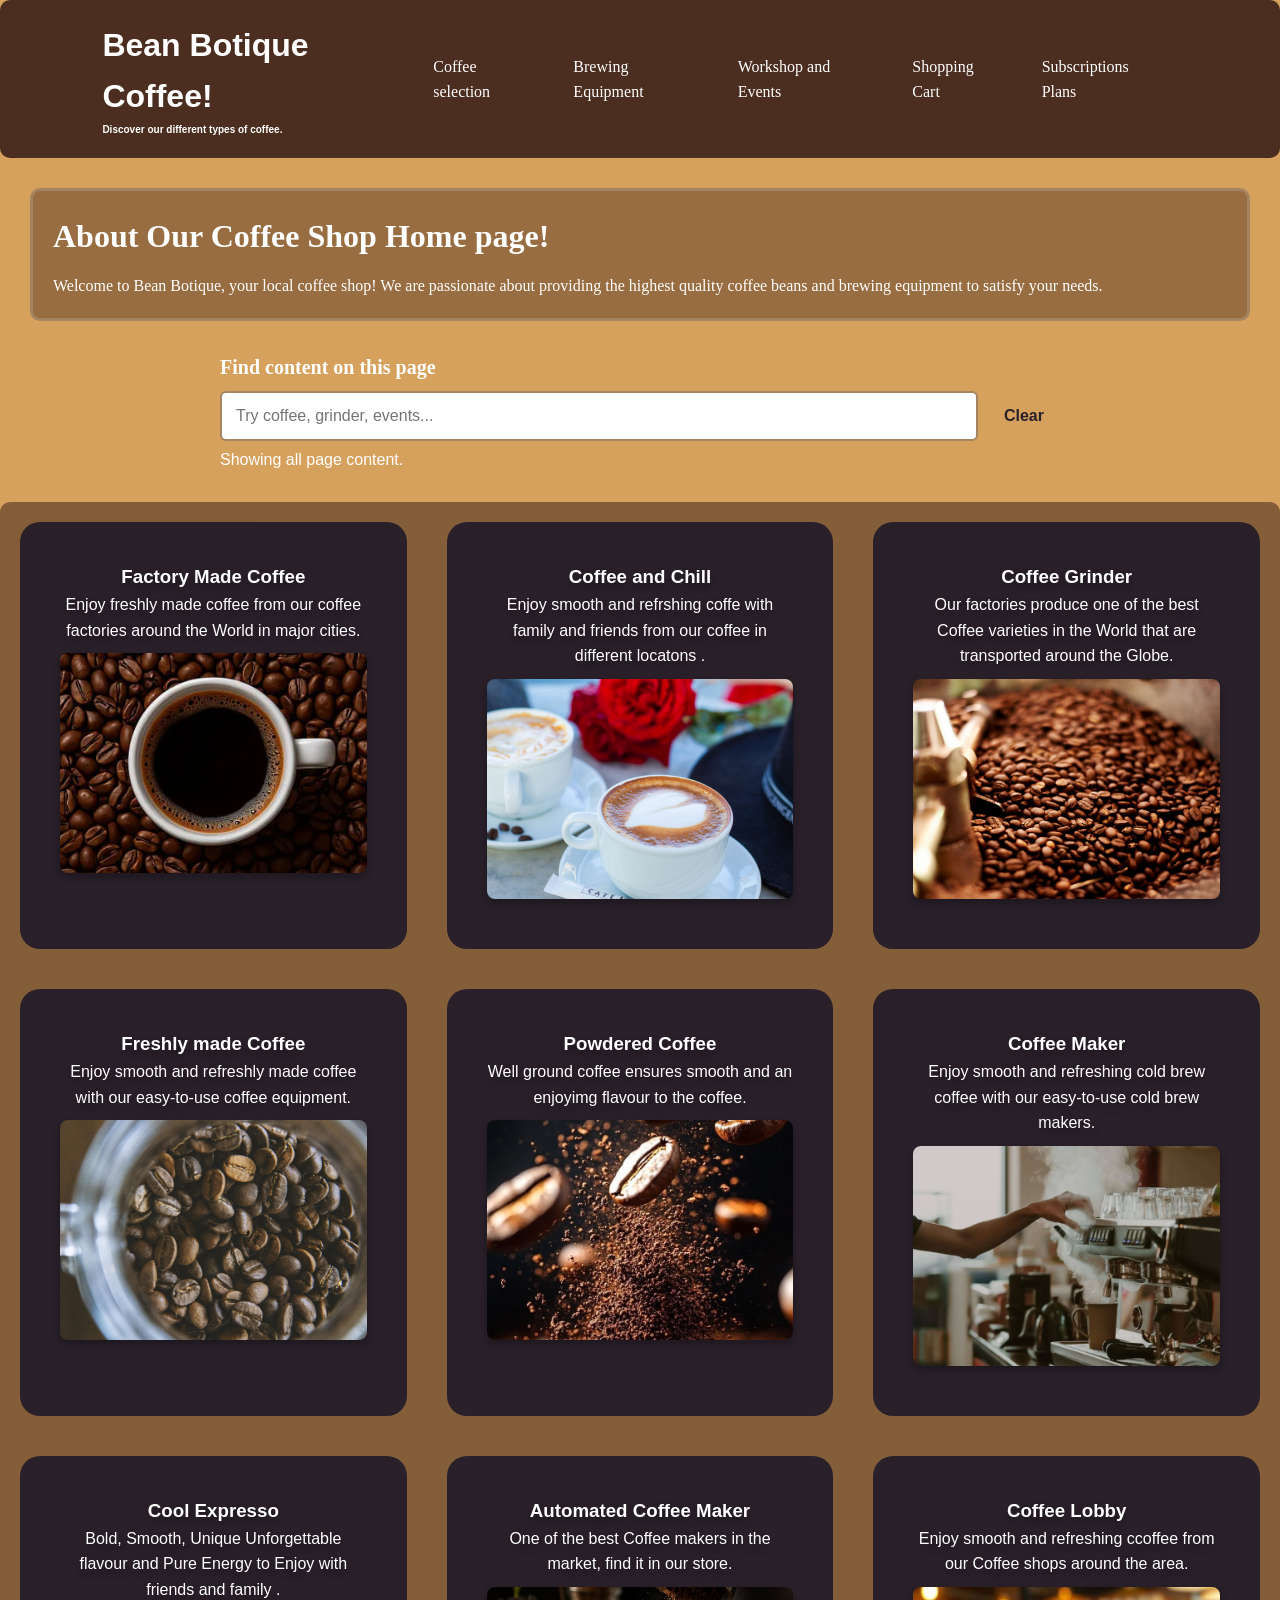
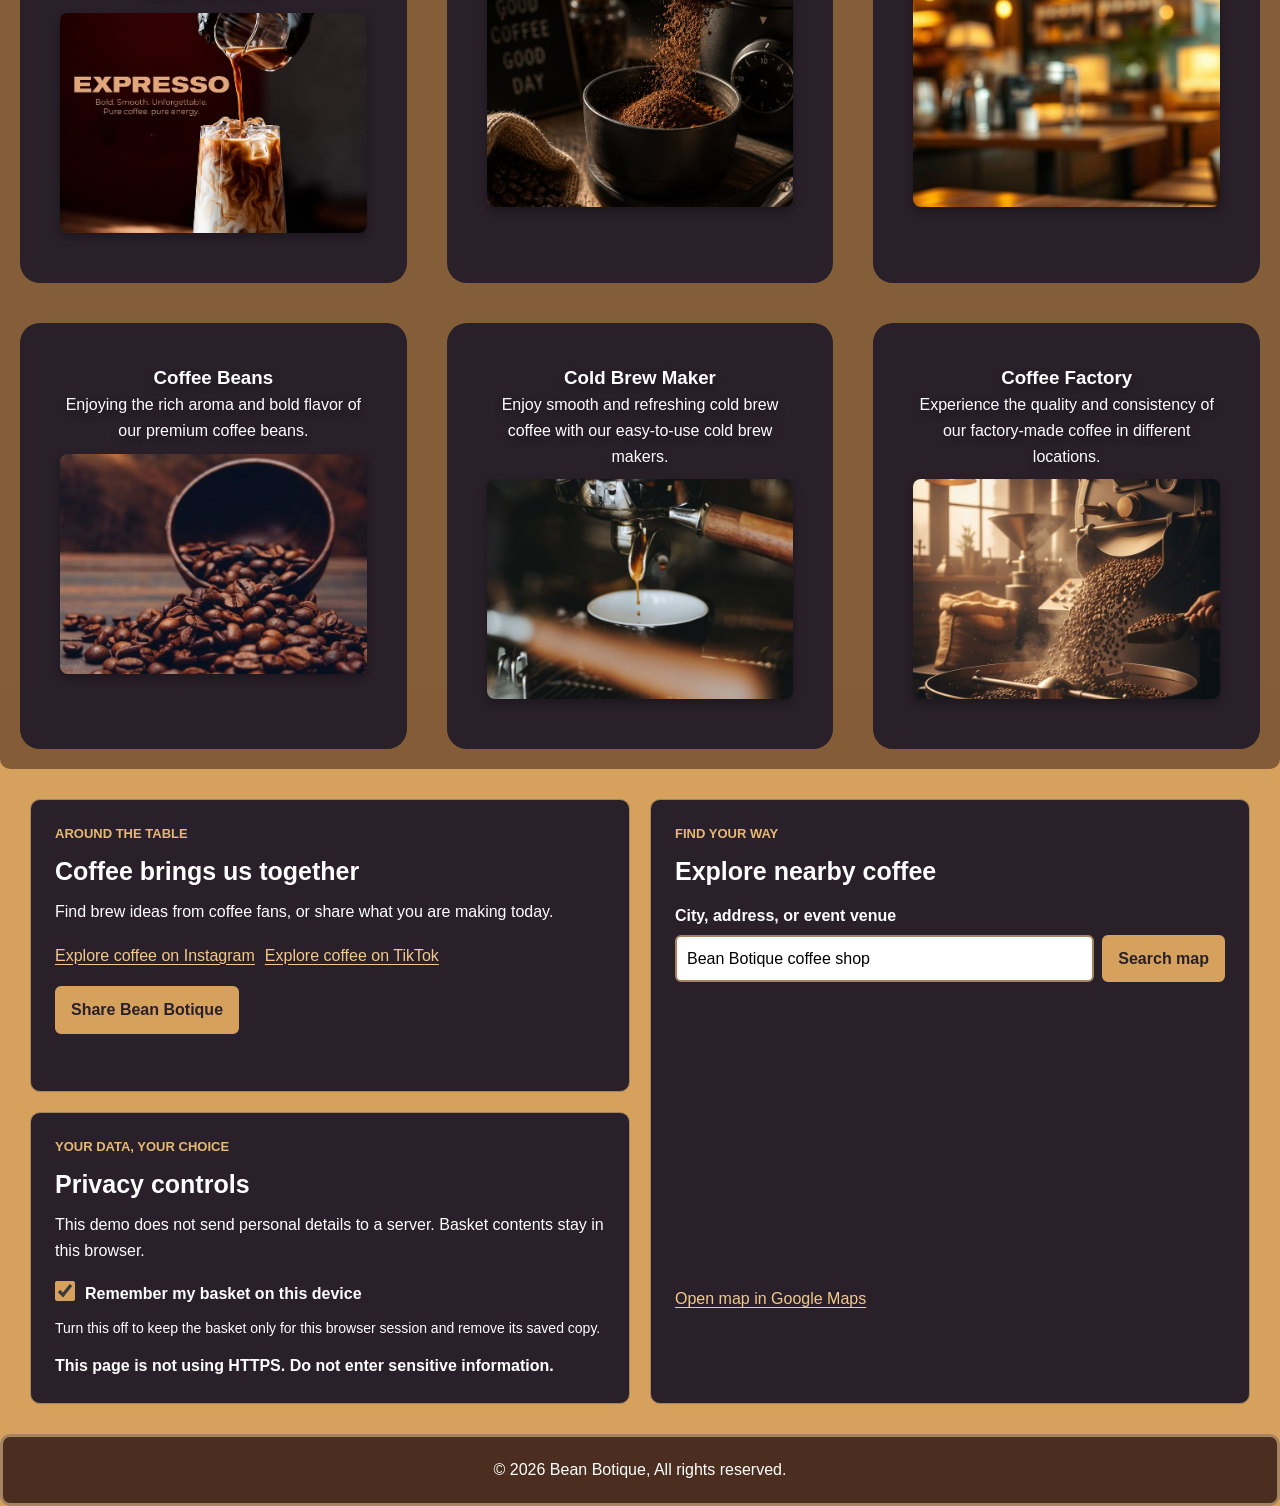
==== commit 74f581ae: "update" ====
--- a/index.html
+++ b/index.html
@@ -16,6 +16,9 @@
         <!--css document-->
 
         <link rel="stylesheet" href="7-Bean-Botique-stylesheet.css">
+
+        <!--AOS library for animations-->
+
         <link rel="stylesheet" href="https://unpkg.com/aos@2.3.4/dist/aos.css">
 
     
@@ -32,15 +35,13 @@
             <!--Contains a greeting slide show-->
 
             <div id="greetings">
-
                 <div id="greeting-text">
-                    <h1>Bean Botique Coffee!</h1>
-                    
+                    <h1>Bean Botique Coffee!</h1>  
                 </div>     
               
-               <div id="moving-text">
+                <div id="moving-text">
                     Discover our different types of coffee.     
-               </div>
+                </div>
             </div>
            
             <!--navigation bar-->
